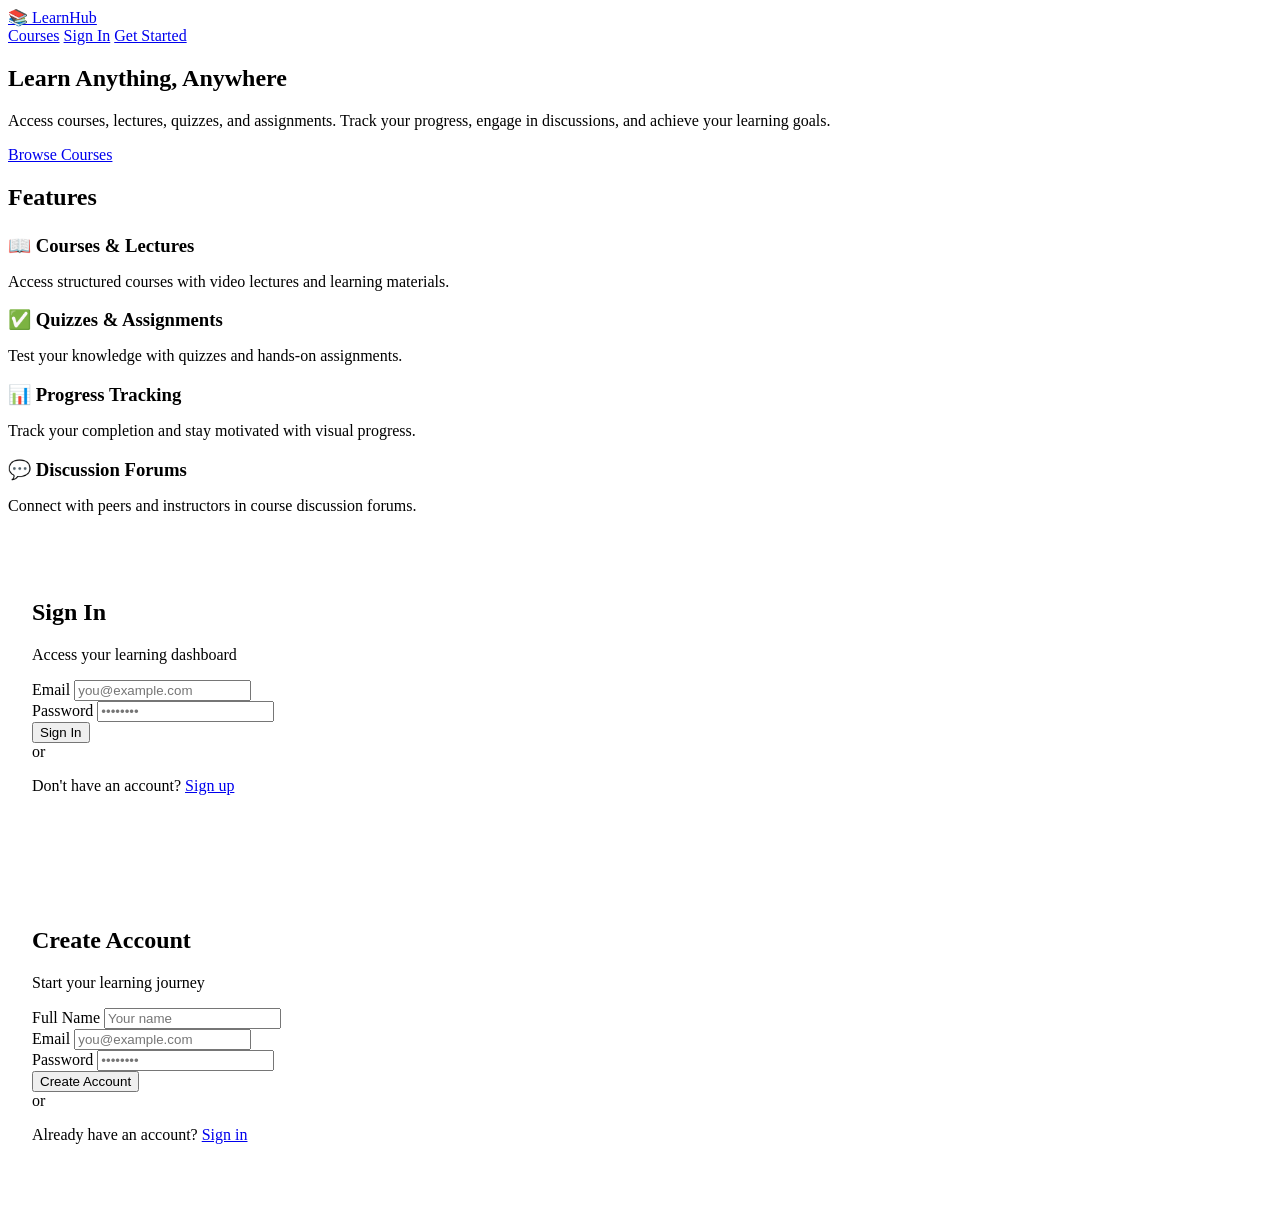
==== index.html @ 5c3bb172 "Add files via upload" ====
<!DOCTYPE html>
<html lang="en">
<head>
  <meta charset="UTF-8">
  <meta name="viewport" content="width=device-width, initial-scale=1.0">
  <title>LearnHub - Online Learning Platform</title>
  <link href="https://fonts.googleapis.com/css2?family=Inter:wght@400;500;600;700&display=swap" rel="stylesheet">
  <link rel="stylesheet" href="css/styles.css">
</head>
<body>
  <nav class="navbar">
    <div class="navbar-inner">
      <a href="index.html" class="nav-brand">📚 LearnHub</a>
      <div class="nav-links" id="navLinks">
        <a href="courses.html">Courses</a>
        <a href="index.html#login" id="loginLink">Sign In</a>
        <a href="index.html#signup" class="btn btn-primary btn-sm" id="signupLink">Get Started</a>
      </div>
    </div>
  </nav>

  <main>
    <section class="hero">
      <div class="container">
        <h1>Learn Anything, Anywhere</h1>
        <p>Access courses, lectures, quizzes, and assignments. Track your progress, engage in discussions, and achieve your learning goals.</p>
        <a href="courses.html" class="btn btn-primary">Browse Courses</a>
      </div>
    </section>

    <section class="container" style="padding-top: 0;">
      <h2 class="section-title text-center">Features</h2>
      <div class="card-grid" style="margin-top: 24px;">
        <div class="card">
          <h3 style="margin-bottom: 8px;">📖 Courses & Lectures</h3>
          <p class="text-muted">Access structured courses with video lectures and learning materials.</p>
        </div>
        <div class="card">
          <h3 style="margin-bottom: 8px;">✅ Quizzes & Assignments</h3>
          <p class="text-muted">Test your knowledge with quizzes and hands-on assignments.</p>
        </div>
        <div class="card">
          <h3 style="margin-bottom: 8px;">📊 Progress Tracking</h3>
          <p class="text-muted">Track your completion and stay motivated with visual progress.</p>
        </div>
        <div class="card">
          <h3 style="margin-bottom: 8px;">💬 Discussion Forums</h3>
          <p class="text-muted">Connect with peers and instructors in course discussion forums.</p>
        </div>
      </div>
    </section>

    <section class="container auth-page" id="login" style="padding: 48px 24px;">
      <div class="auth-card">
        <h1>Sign In</h1>
        <p>Access your learning dashboard</p>
        <form id="loginForm">
          <div class="form-group">
            <label>Email</label>
            <input type="email" id="loginEmail" placeholder="you@example.com" required>
          </div>
          <div class="form-group">
            <label>Password</label>
            <input type="password" id="loginPassword" placeholder="••••••••" required>
          </div>
          <button type="submit" class="btn btn-primary">Sign In</button>
        </form>
        <div class="divider"><span>or</span></div>
        <p class="text-center text-muted">Don't have an account? <a href="#signup" id="goSignup">Sign up</a></p>
      </div>
    </section>

    <section class="container auth-page" id="signup" style="padding: 48px 24px;">
      <div class="auth-card">
        <h1>Create Account</h1>
        <p>Start your learning journey</p>
        <form id="signupForm">
          <div class="form-group">
            <label>Full Name</label>
            <input type="text" id="signupName" placeholder="Your name" required>
          </div>
          <div class="form-group">
            <label>Email</label>
            <input type="email" id="signupEmail" placeholder="you@example.com" required>
          </div>
          <div class="form-group">
            <label>Password</label>
            <input type="password" id="signupPassword" placeholder="••••••••" required minlength="6">
          </div>
          <button type="submit" class="btn btn-primary">Create Account</button>
        </form>
        <div class="divider"><span>or</span></div>
        <p class="text-center text-muted">Already have an account? <a href="#login" id="goLogin">Sign in</a></p>
      </div>
    </section>
  </main>

  <script src="js/data.js"></script>
  <script>
    const user = getCurrentUser();
    if (user) {
      window.location.href = 'dashboard.html';
    }

    document.getElementById('loginForm').addEventListener('submit', (e) => {
      e.preventDefault();
      const users = getUsers();
      const email = document.getElementById('loginEmail').value;
      const password = document.getElementById('loginPassword').value;
      const u = users.find(x => x.email === email && x.password === password);
      if (u) {
        setCurrentUser({ ...u, password: undefined });
        window.location.href = 'dashboard.html';
      } else {
        alert('Invalid email or password.');
      }
    });

    document.getElementById('signupForm').addEventListener('submit', (e) => {
      e.preventDefault();
      const users = getUsers();
      const email = document.getElementById('signupEmail').value;
      if (users.some(u => u.email === email)) {
        alert('Email already registered.');
        return;
      }
      const user = {
        id: Date.now().toString(),
        name: document.getElementById('signupName').value,
        email,
        password: document.getElementById('signupPassword').value,
      };
      saveUser(user);
      setCurrentUser({ ...user, password: undefined });
      window.location.href = 'dashboard.html';
    });
  </script>
</body>
</html>
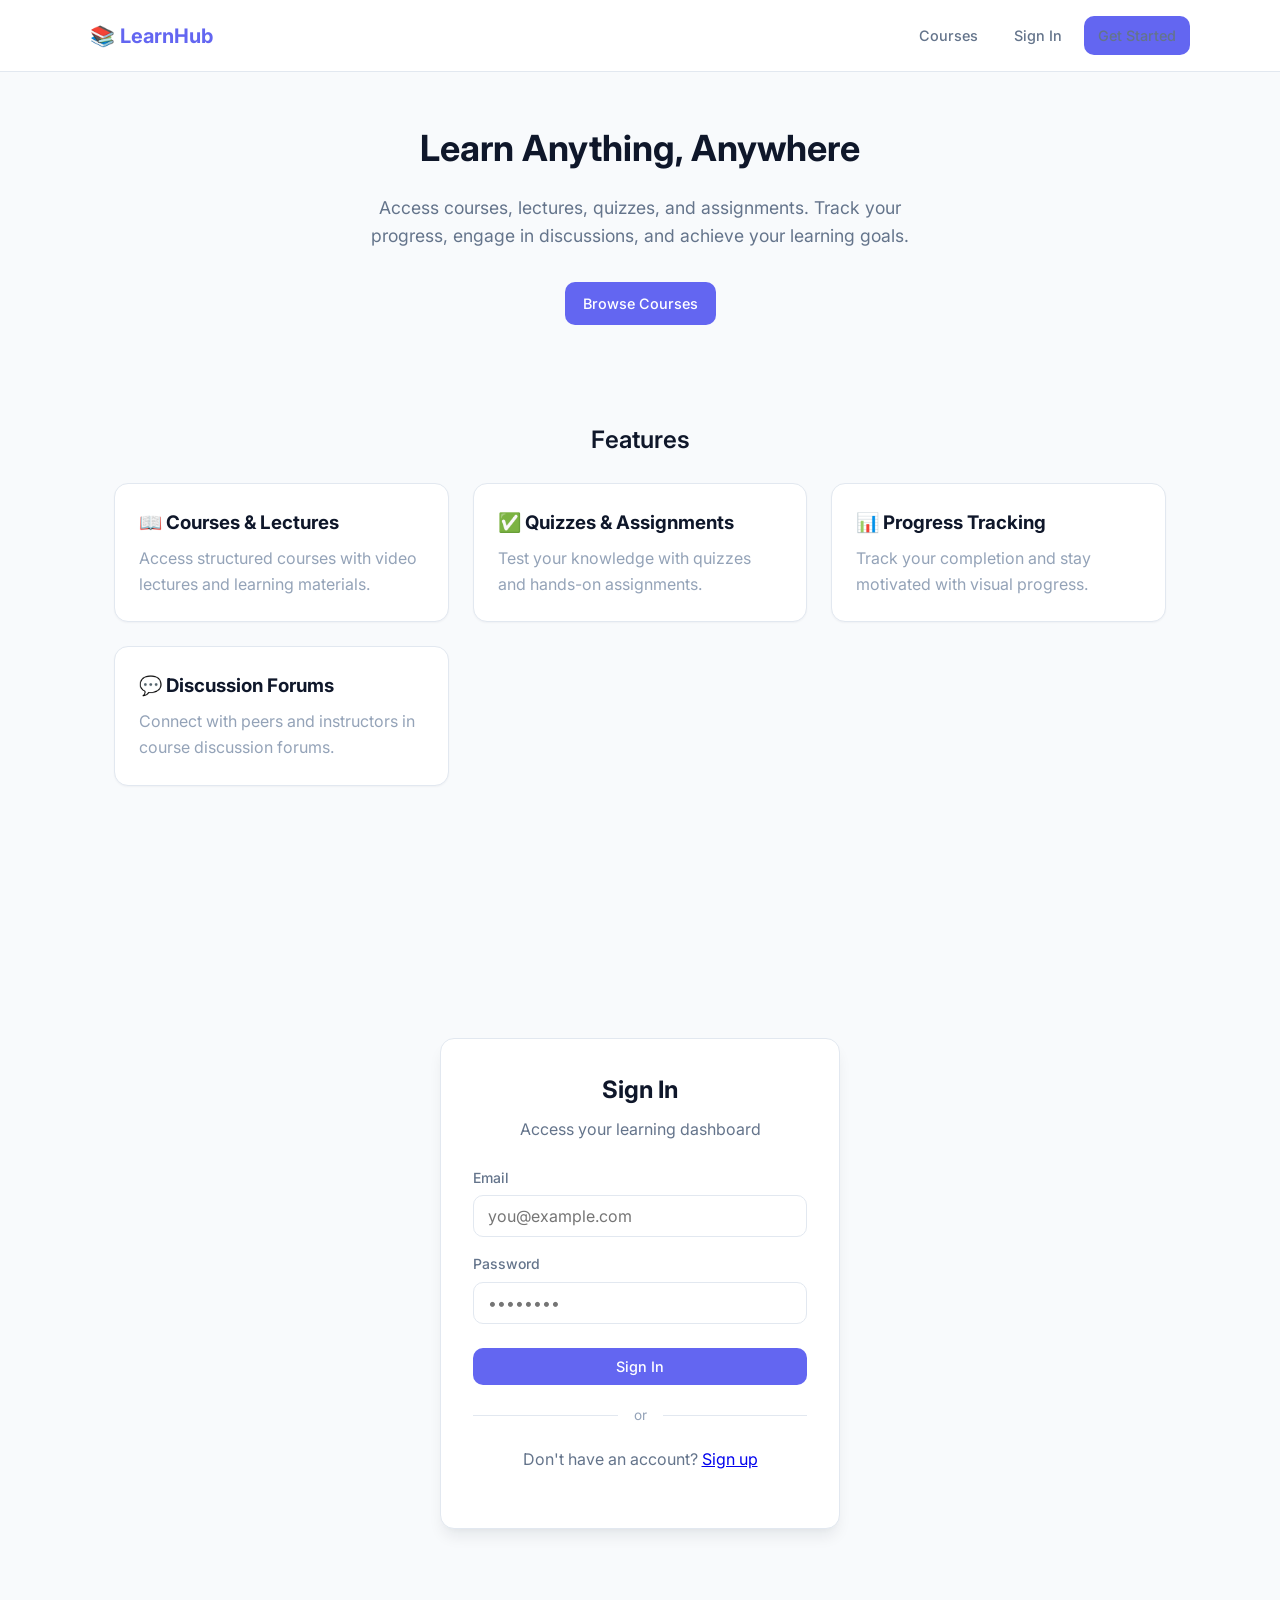
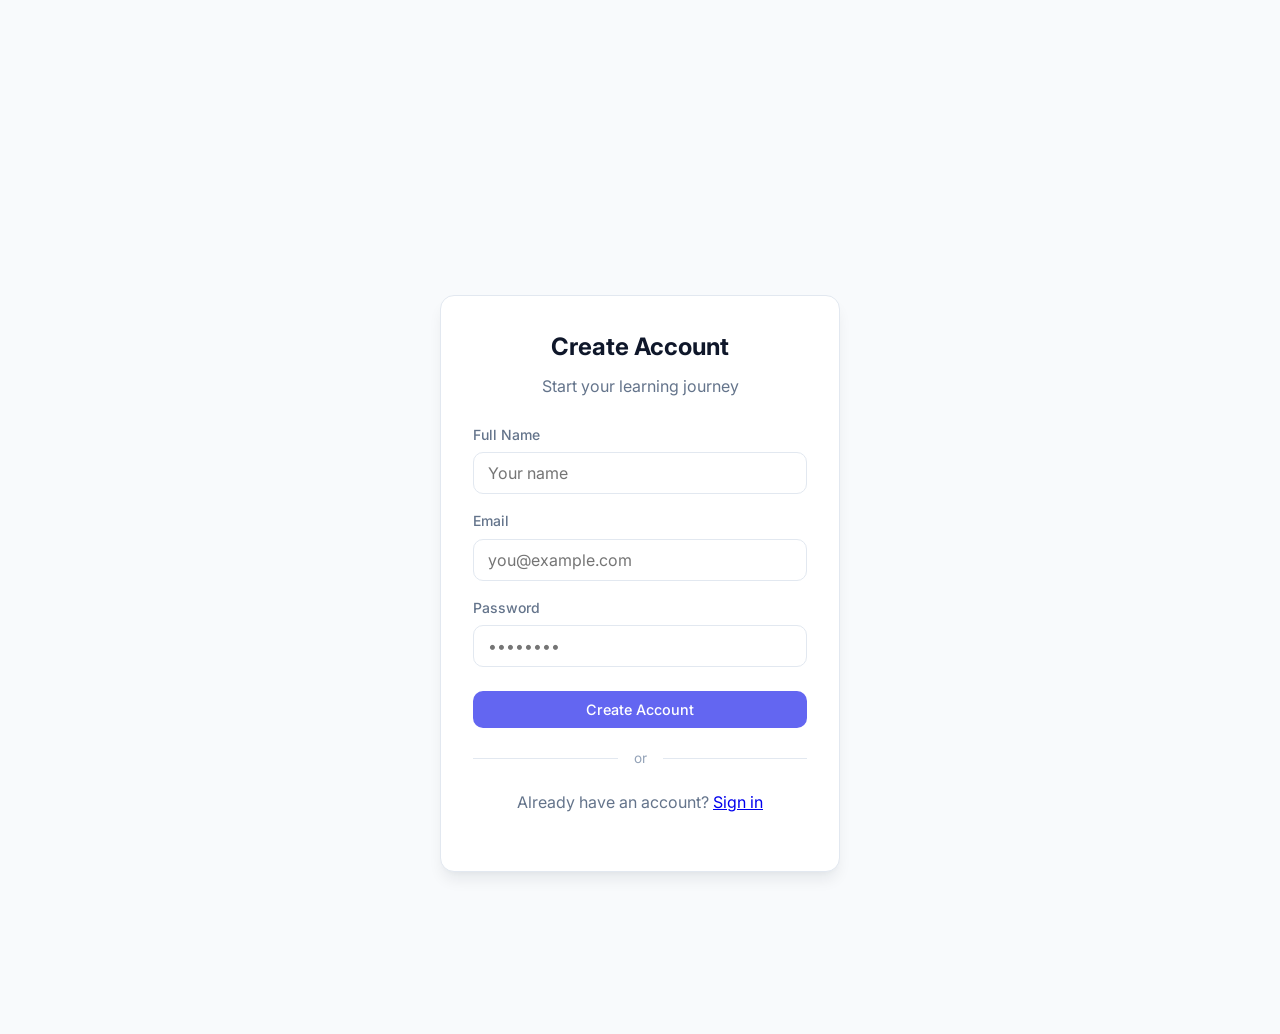
==== commit c337766a: "Update asset paths in landing page for direct local file references." ====
--- a/index.html
+++ b/index.html
@@ -5,7 +5,7 @@
   <meta name="viewport" content="width=device-width, initial-scale=1.0">
   <title>LearnHub - Online Learning Platform</title>
   <link href="https://fonts.googleapis.com/css2?family=Inter:wght@400;500;600;700&display=swap" rel="stylesheet">
-  <link rel="stylesheet" href="css/styles.css">
+  <link rel="stylesheet" href="styles.css">
 </head>
 <body>
   <nav class="navbar">
@@ -95,7 +95,7 @@
     </section>
   </main>
 
-  <script src="js/data.js"></script>
+  <script src="data.js"></script>
   <script>
     const user = getCurrentUser();
     if (user) {
--- a/styles.css
+++ b/styles.css
@@ -0,0 +1,374 @@
+:root {
+  --bg-page: #f8fafc;
+  --bg-card: #ffffff;
+  --bg-input: #f1f5f9;
+  --border: #e2e8f0;
+  --primary: #6366f1;
+  --primary-hover: #4f46e5;
+  --primary-light: #e0e7ff;
+  --accent: #0ea5e9;
+  --success: #059669;
+  --success-bg: #d1fae5;
+  --text-primary: #0f172a;
+  --text-secondary: #64748b;
+  --text-muted: #94a3b8;
+  --shadow-sm: 0 1px 2px rgba(15, 23, 42, 0.04);
+  --shadow-md: 0 4px 6px -1px rgba(15, 23, 42, 0.08), 0 2px 4px -2px rgba(15, 23, 42, 0.04);
+  --shadow-lg: 0 10px 15px -3px rgba(15, 23, 42, 0.08), 0 4px 6px -4px rgba(15, 23, 42, 0.04);
+  --radius: 10px;
+  --radius-lg: 14px;
+  --font-sans: 'Inter', system-ui, sans-serif;
+}
+
+* { margin: 0; padding: 0; box-sizing: border-box; }
+
+body {
+  font-family: var(--font-sans);
+  background: var(--bg-page);
+  color: var(--text-primary);
+  min-height: 100vh;
+  line-height: 1.6;
+  -webkit-font-smoothing: antialiased;
+}
+
+.container {
+  max-width: 1100px;
+  margin: 0 auto;
+  padding: 0 24px 48px;
+}
+
+/* Header / Nav */
+.navbar {
+  background: var(--bg-card);
+  border-bottom: 1px solid var(--border);
+  padding: 16px 24px;
+  position: sticky;
+  top: 0;
+  z-index: 100;
+}
+
+.navbar-inner {
+  max-width: 1100px;
+  margin: 0 auto;
+  display: flex;
+  justify-content: space-between;
+  align-items: center;
+  flex-wrap: wrap;
+  gap: 16px;
+}
+
+.nav-brand {
+  display: flex;
+  align-items: center;
+  gap: 10px;
+  font-weight: 700;
+  font-size: 1.25rem;
+  color: var(--primary);
+  text-decoration: none;
+}
+
+.nav-links {
+  display: flex;
+  gap: 8px;
+  align-items: center;
+}
+
+.nav-links a {
+  padding: 8px 14px;
+  color: var(--text-secondary);
+  text-decoration: none;
+  font-size: 0.9rem;
+  font-weight: 500;
+  border-radius: var(--radius);
+  transition: all 0.15s;
+}
+
+.nav-links a:hover { color: var(--primary); background: var(--primary-light); }
+
+.btn {
+  display: inline-flex;
+  align-items: center;
+  gap: 8px;
+  padding: 10px 18px;
+  border-radius: var(--radius);
+  font-family: inherit;
+  font-size: 0.9rem;
+  font-weight: 500;
+  cursor: pointer;
+  border: none;
+  text-decoration: none;
+  transition: all 0.15s;
+}
+
+.btn-primary { background: var(--primary); color: white; }
+
+.btn-primary:hover { background: var(--primary-hover); }
+
+.btn-secondary {
+  background: var(--bg-input);
+  color: var(--text-primary);
+  border: 1px solid var(--border);
+}
+
+.btn-secondary:hover { background: var(--border); }
+
+.btn-sm { padding: 6px 12px; font-size: 0.85rem; }
+
+/* Hero / Landing */
+.hero {
+  padding: 48px 0;
+  text-align: center;
+}
+
+.hero h1 {
+  font-size: 2.25rem;
+  font-weight: 700;
+  margin-bottom: 16px;
+  color: var(--text-primary);
+}
+
+.hero p {
+  font-size: 1.1rem;
+  color: var(--text-secondary);
+  max-width: 560px;
+  margin: 0 auto 32px;
+}
+
+/* Cards */
+.card {
+  background: var(--bg-card);
+  border: 1px solid var(--border);
+  border-radius: var(--radius-lg);
+  padding: 24px;
+  box-shadow: var(--shadow-sm);
+  transition: box-shadow 0.2s;
+}
+
+.card:hover { box-shadow: var(--shadow-md); }
+
+.card-grid {
+  display: grid;
+  grid-template-columns: repeat(auto-fill, minmax(300px, 1fr));
+  gap: 24px;
+}
+
+.course-card {
+  background: var(--bg-card);
+  border: 1px solid var(--border);
+  border-radius: var(--radius-lg);
+  overflow: hidden;
+  transition: all 0.2s;
+}
+
+.course-card:hover { box-shadow: var(--shadow-md); transform: translateY(-2px); }
+
+.course-card-img {
+  height: 160px;
+  background: linear-gradient(135deg, var(--primary) 0%, var(--accent) 100%);
+  display: flex;
+  align-items: center;
+  justify-content: center;
+  font-size: 3rem;
+  color: rgba(255,255,255,0.9);
+}
+
+.course-card-body { padding: 20px; }
+
+.course-card h3 { font-size: 1.1rem; margin-bottom: 8px; }
+
+.course-card .meta { font-size: 0.85rem; color: var(--text-muted); margin-bottom: 12px; }
+
+.course-card .progress-bar {
+  height: 6px;
+  background: var(--bg-input);
+  border-radius: 3px;
+  overflow: hidden;
+  margin-bottom: 12px;
+}
+
+.course-card .progress-fill {
+  height: 100%;
+  background: var(--primary);
+  border-radius: 3px;
+  transition: width 0.3s;
+}
+
+/* Forms */
+.form-group { margin-bottom: 16px; }
+
+.form-group label {
+  display: block;
+  font-size: 0.875rem;
+  font-weight: 500;
+  color: var(--text-secondary);
+  margin-bottom: 6px;
+}
+
+.form-group input, .form-group textarea, .form-group select {
+  width: 100%;
+  padding: 10px 14px;
+  border: 1px solid var(--border);
+  border-radius: var(--radius);
+  font-size: 1rem;
+  font-family: inherit;
+}
+
+.form-group input:focus, .form-group textarea:focus {
+  outline: none;
+  border-color: var(--primary);
+  box-shadow: 0 0 0 3px rgba(99, 102, 241, 0.2);
+}
+
+/* Sections */
+.section-title { font-size: 1.5rem; font-weight: 600; margin-bottom: 20px; }
+
+.page-header { margin-bottom: 32px; }
+
+.page-header h1 { font-size: 1.75rem; margin-bottom: 8px; }
+
+.page-header p { color: var(--text-secondary); }
+
+/* Tabs */
+.tabs {
+  display: flex;
+  gap: 4px;
+  border-bottom: 1px solid var(--border);
+  margin-bottom: 24px;
+  flex-wrap: wrap;
+}
+
+.tab {
+  padding: 12px 20px;
+  border: none;
+  background: none;
+  color: var(--text-secondary);
+  font-size: 0.95rem;
+  font-weight: 500;
+  cursor: pointer;
+  border-bottom: 2px solid transparent;
+  margin-bottom: -1px;
+  transition: all 0.15s;
+}
+
+.tab:hover { color: var(--text-primary); }
+
+.tab.active { color: var(--primary); border-bottom-color: var(--primary); }
+
+/* Forum */
+.forum-post {
+  padding: 16px;
+  border: 1px solid var(--border);
+  border-radius: var(--radius);
+  margin-bottom: 12px;
+  background: var(--bg-card);
+}
+
+.forum-post-header {
+  display: flex;
+  justify-content: space-between;
+  align-items: center;
+  margin-bottom: 8px;
+}
+
+.forum-post-author { font-weight: 600; font-size: 0.9rem; }
+
+.forum-post-date { font-size: 0.8rem; color: var(--text-muted); }
+
+.forum-post-content { color: var(--text-secondary); font-size: 0.95rem; }
+
+/* Quiz */
+.quiz-option {
+  display: block;
+  width: 100%;
+  padding: 14px 16px;
+  margin-bottom: 10px;
+  border: 2px solid var(--border);
+  border-radius: var(--radius);
+  background: var(--bg-card);
+  cursor: pointer;
+  text-align: left;
+  font-size: 1rem;
+  transition: all 0.15s;
+}
+
+.quiz-option:hover { border-color: var(--primary); }
+
+.quiz-option.selected { border-color: var(--primary); background: var(--primary-light); }
+
+.quiz-option.correct { border-color: var(--success); background: var(--success-bg); }
+
+/* Progress */
+.progress-ring {
+  width: 80px;
+  height: 80px;
+  border-radius: 50%;
+  background: conic-gradient(var(--primary) var(--p, 0%), var(--bg-input) 0);
+  display: flex;
+  align-items: center;
+  justify-content: center;
+}
+
+.progress-ring-inner {
+  width: 64px;
+  height: 64px;
+  background: var(--bg-card);
+  border-radius: 50%;
+  display: flex;
+  align-items: center;
+  justify-content: center;
+  font-weight: 700;
+  font-size: 1.1rem;
+}
+
+/* Auth pages */
+.auth-page {
+  min-height: 100vh;
+  display: flex;
+  align-items: center;
+  justify-content: center;
+  padding: 24px;
+}
+
+.auth-card {
+  width: 100%;
+  max-width: 400px;
+  padding: 32px;
+  background: var(--bg-card);
+  border-radius: var(--radius-lg);
+  border: 1px solid var(--border);
+  box-shadow: var(--shadow-lg);
+}
+
+.auth-card h1 { font-size: 1.5rem; margin-bottom: 8px; text-align: center; }
+
+.auth-card > p { color: var(--text-secondary); text-align: center; margin-bottom: 24px; }
+
+.auth-card .btn { width: 100%; justify-content: center; margin-top: 8px; }
+
+.divider {
+  display: flex;
+  align-items: center;
+  gap: 16px;
+  margin: 20px 0;
+}
+
+.divider::before, .divider::after {
+  content: '';
+  flex: 1;
+  height: 1px;
+  background: var(--border);
+}
+
+.divider span { font-size: 0.85rem; color: var(--text-muted); }
+
+/* Utils */
+.mt-1 { margin-top: 8px; }
+.mt-2 { margin-top: 16px; }
+.mb-2 { margin-bottom: 16px; }
+.text-muted { color: var(--text-muted); }
+.text-center { text-align: center; }
+
+@media (max-width: 640px) {
+  .card-grid { grid-template-columns: 1fr; }
+  .navbar-inner { flex-direction: column; align-items: stretch; }
+}
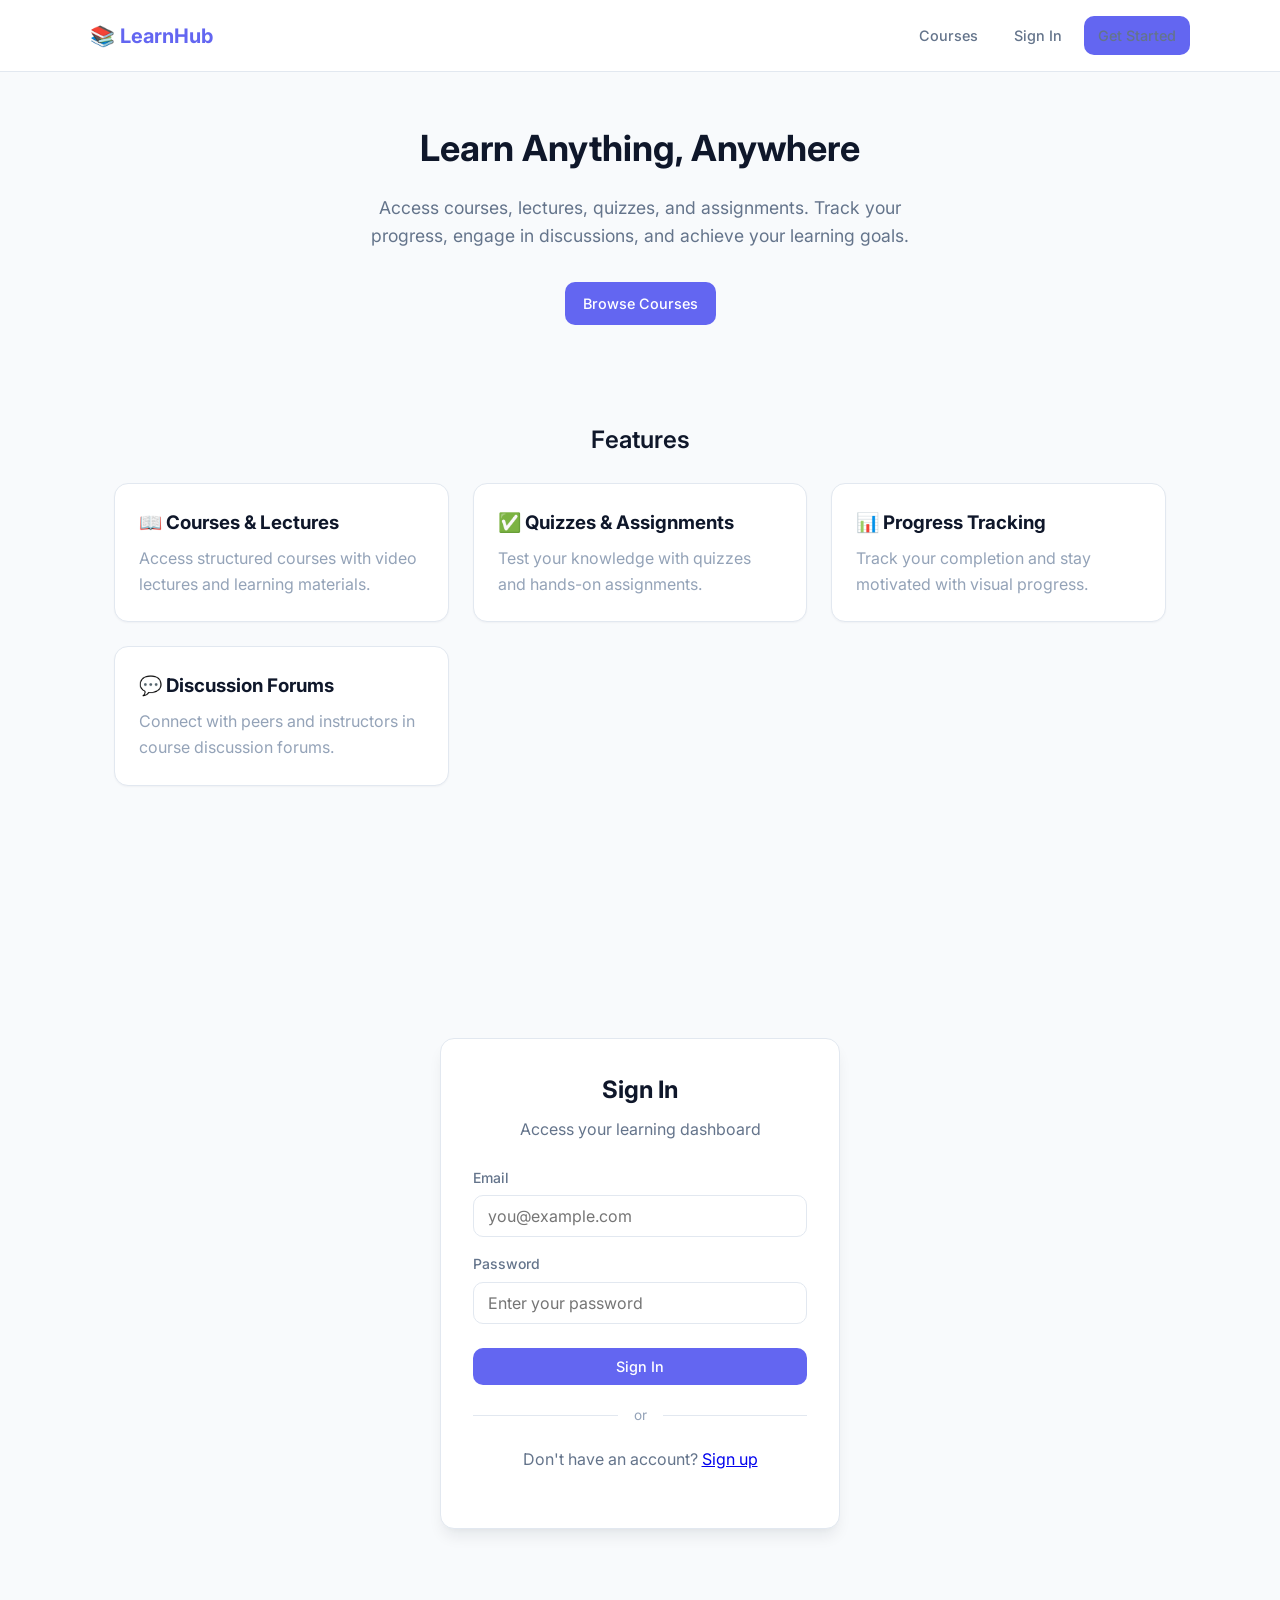
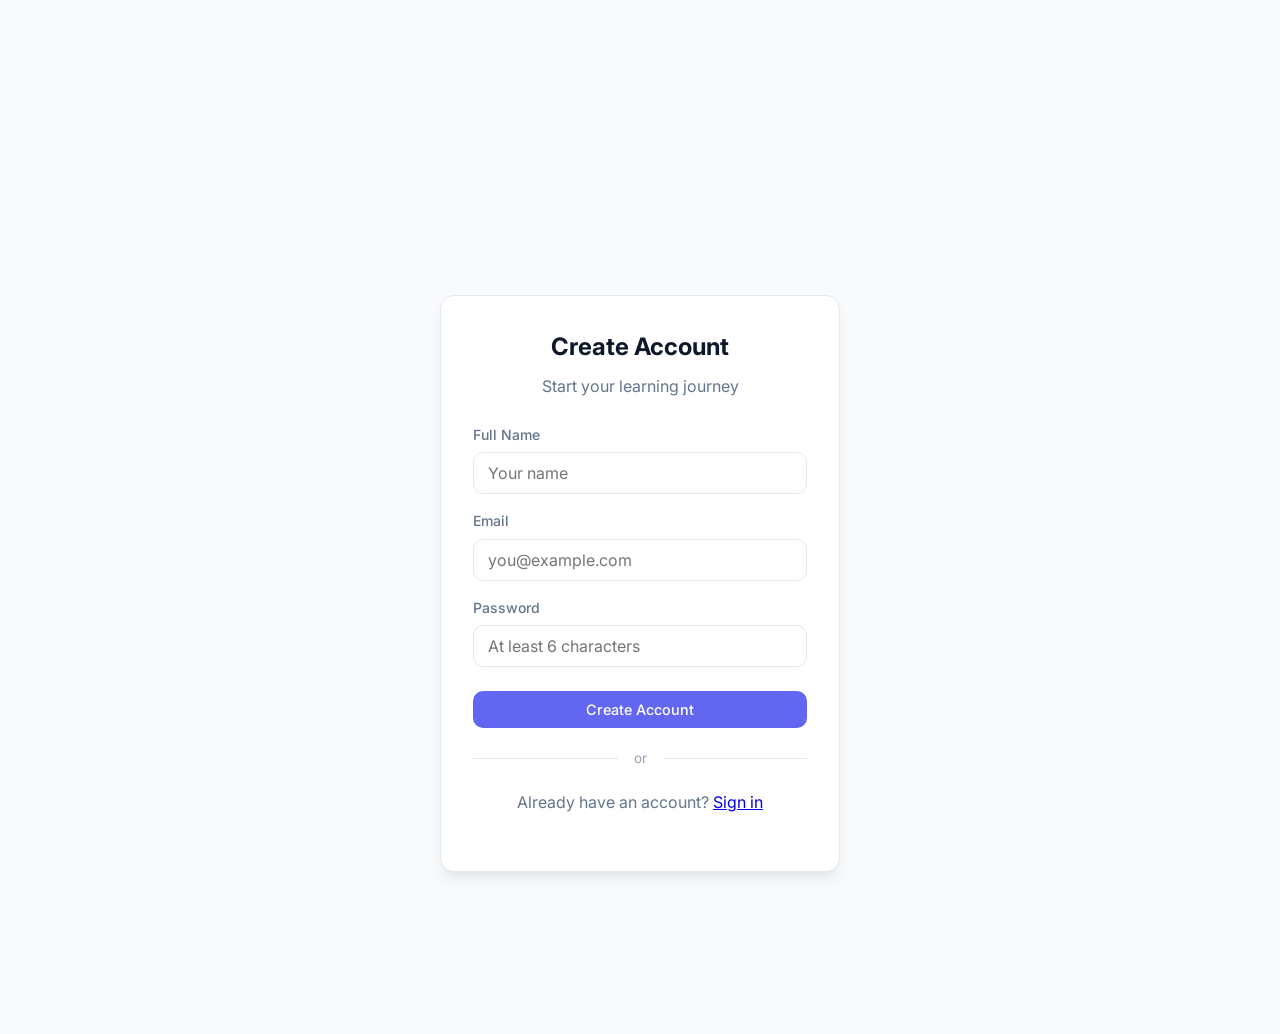
==== commit d3321067: "Update index.html" ====
--- a/index.html
+++ b/index.html
@@ -1,20 +1,32 @@
+
 <!DOCTYPE html>
 <html lang="en">
 <head>
   <meta charset="UTF-8">
   <meta name="viewport" content="width=device-width, initial-scale=1.0">
+
   <title>LearnHub - Online Learning Platform</title>
+  <meta name="description" content="LearnHub is an online learning platform for courses, lectures, quizzes, assignments, and progress tracking.">
+
+  <link rel="preconnect" href="https://fonts.googleapis.com">
+  <link rel="preconnect" href="https://fonts.gstatic.com" crossorigin>
   <link href="https://fonts.googleapis.com/css2?family=Inter:wght@400;500;600;700&display=swap" rel="stylesheet">
+
+  <!-- Corrected: styles.css is in the repository root -->
   <link rel="stylesheet" href="styles.css">
 </head>
+
 <body>
   <nav class="navbar">
     <div class="navbar-inner">
       <a href="index.html" class="nav-brand">📚 LearnHub</a>
+
       <div class="nav-links" id="navLinks">
         <a href="courses.html">Courses</a>
-        <a href="index.html#login" id="loginLink">Sign In</a>
-        <a href="index.html#signup" class="btn btn-primary btn-sm" id="signupLink">Get Started</a>
+        <a href="#login" id="loginLink">Sign In</a>
+        <a href="#signup" class="btn btn-primary btn-sm" id="signupLink">
+          Get Started
+        </a>
       </div>
     </div>
   </nav>
@@ -23,115 +35,214 @@
     <section class="hero">
       <div class="container">
         <h1>Learn Anything, Anywhere</h1>
-        <p>Access courses, lectures, quizzes, and assignments. Track your progress, engage in discussions, and achieve your learning goals.</p>
-        <a href="courses.html" class="btn btn-primary">Browse Courses</a>
+
+        <p>
+          Access courses, lectures, quizzes, and assignments.
+          Track your progress, engage in discussions, and achieve
+          your learning goals.
+        </p>
+
+        <a href="courses.html" class="btn btn-primary">
+          Browse Courses
+        </a>
       </div>
     </section>
 
     <section class="container" style="padding-top: 0;">
       <h2 class="section-title text-center">Features</h2>
+
       <div class="card-grid" style="margin-top: 24px;">
         <div class="card">
-          <h3 style="margin-bottom: 8px;">📖 Courses & Lectures</h3>
-          <p class="text-muted">Access structured courses with video lectures and learning materials.</p>
-        </div>
-        <div class="card">
-          <h3 style="margin-bottom: 8px;">✅ Quizzes & Assignments</h3>
-          <p class="text-muted">Test your knowledge with quizzes and hands-on assignments.</p>
-        </div>
+          <h3 style="margin-bottom: 8px;">📖 Courses &amp; Lectures</h3>
+          <p class="text-muted">
+            Access structured courses with video lectures and learning materials.
+          </p>
+        </div>
+
+        <div class="card">
+          <h3 style="margin-bottom: 8px;">✅ Quizzes &amp; Assignments</h3>
+          <p class="text-muted">
+            Test your knowledge with quizzes and hands-on assignments.
+          </p>
+        </div>
+
         <div class="card">
           <h3 style="margin-bottom: 8px;">📊 Progress Tracking</h3>
-          <p class="text-muted">Track your completion and stay motivated with visual progress.</p>
-        </div>
+          <p class="text-muted">
+            Track your completion and stay motivated with visual progress.
+          </p>
+        </div>
+
         <div class="card">
           <h3 style="margin-bottom: 8px;">💬 Discussion Forums</h3>
-          <p class="text-muted">Connect with peers and instructors in course discussion forums.</p>
-        </div>
-      </div>
-    </section>
-
+          <p class="text-muted">
+            Connect with peers and instructors in course discussion forums.
+          </p>
+        </div>
+      </div>
+    </section>
+
+    <!-- Sign In -->
     <section class="container auth-page" id="login" style="padding: 48px 24px;">
       <div class="auth-card">
         <h1>Sign In</h1>
         <p>Access your learning dashboard</p>
+
         <form id="loginForm">
           <div class="form-group">
-            <label>Email</label>
-            <input type="email" id="loginEmail" placeholder="you@example.com" required>
-          </div>
-          <div class="form-group">
-            <label>Password</label>
-            <input type="password" id="loginPassword" placeholder="••••••••" required>
-          </div>
-          <button type="submit" class="btn btn-primary">Sign In</button>
+            <label for="loginEmail">Email</label>
+            <input
+              type="email"
+              id="loginEmail"
+              placeholder="you@example.com"
+              autocomplete="email"
+              required
+            >
+          </div>
+
+          <div class="form-group">
+            <label for="loginPassword">Password</label>
+            <input
+              type="password"
+              id="loginPassword"
+              placeholder="Enter your password"
+              autocomplete="current-password"
+              required
+            >
+          </div>
+
+          <button type="submit" class="btn btn-primary">
+            Sign In
+          </button>
         </form>
+
         <div class="divider"><span>or</span></div>
-        <p class="text-center text-muted">Don't have an account? <a href="#signup" id="goSignup">Sign up</a></p>
-      </div>
-    </section>
-
+
+        <p class="text-center text-muted">
+          Don't have an account?
+          <a href="#signup" id="goSignup">Sign up</a>
+        </p>
+      </div>
+    </section>
+
+    <!-- Create Account -->
     <section class="container auth-page" id="signup" style="padding: 48px 24px;">
       <div class="auth-card">
         <h1>Create Account</h1>
         <p>Start your learning journey</p>
+
         <form id="signupForm">
           <div class="form-group">
-            <label>Full Name</label>
-            <input type="text" id="signupName" placeholder="Your name" required>
-          </div>
-          <div class="form-group">
-            <label>Email</label>
-            <input type="email" id="signupEmail" placeholder="you@example.com" required>
-          </div>
-          <div class="form-group">
-            <label>Password</label>
-            <input type="password" id="signupPassword" placeholder="••••••••" required minlength="6">
-          </div>
-          <button type="submit" class="btn btn-primary">Create Account</button>
+            <label for="signupName">Full Name</label>
+            <input
+              type="text"
+              id="signupName"
+              placeholder="Your name"
+              autocomplete="name"
+              required
+            >
+          </div>
+
+          <div class="form-group">
+            <label for="signupEmail">Email</label>
+            <input
+              type="email"
+              id="signupEmail"
+              placeholder="you@example.com"
+              autocomplete="email"
+              required
+            >
+          </div>
+
+          <div class="form-group">
+            <label for="signupPassword">Password</label>
+            <input
+              type="password"
+              id="signupPassword"
+              placeholder="At least 6 characters"
+              autocomplete="new-password"
+              minlength="6"
+              required
+            >
+          </div>
+
+          <button type="submit" class="btn btn-primary">
+            Create Account
+          </button>
         </form>
+
         <div class="divider"><span>or</span></div>
-        <p class="text-center text-muted">Already have an account? <a href="#login" id="goLogin">Sign in</a></p>
+
+        <p class="text-center text-muted">
+          Already have an account?
+          <a href="#login" id="goLogin">Sign in</a>
+        </p>
       </div>
     </section>
   </main>
 
+  <!-- Corrected: data.js is in the repository root -->
   <script src="data.js"></script>
+
   <script>
-    const user = getCurrentUser();
-    if (user) {
+    // Check whether a user is already signed in.
+    const currentUser = getCurrentUser();
+
+    if (currentUser) {
       window.location.href = 'dashboard.html';
     }
 
-    document.getElementById('loginForm').addEventListener('submit', (e) => {
-      e.preventDefault();
+    // Sign In
+    document.getElementById('loginForm').addEventListener('submit', function (event) {
+      event.preventDefault();
+
       const users = getUsers();
-      const email = document.getElementById('loginEmail').value;
+      const email = document.getElementById('loginEmail').value.trim();
       const password = document.getElementById('loginPassword').value;
-      const u = users.find(x => x.email === email && x.password === password);
-      if (u) {
-        setCurrentUser({ ...u, password: undefined });
+
+      const matchedUser = users.find(function (user) {
+        return user.email === email && user.password === password;
+      });
+
+      if (matchedUser) {
+        const { password: savedPassword, ...safeUser } = matchedUser;
+        setCurrentUser(safeUser);
         window.location.href = 'dashboard.html';
       } else {
         alert('Invalid email or password.');
       }
     });
 
-    document.getElementById('signupForm').addEventListener('submit', (e) => {
-      e.preventDefault();
+    // Create Account
+    document.getElementById('signupForm').addEventListener('submit', function (event) {
+      event.preventDefault();
+
       const users = getUsers();
-      const email = document.getElementById('signupEmail').value;
-      if (users.some(u => u.email === email)) {
-        alert('Email already registered.');
+      const name = document.getElementById('signupName').value.trim();
+      const email = document.getElementById('signupEmail').value.trim();
+      const password = document.getElementById('signupPassword').value;
+
+      const emailExists = users.some(function (user) {
+        return user.email.toLowerCase() === email.toLowerCase();
+      });
+
+      if (emailExists) {
+        alert('This email is already registered. Please sign in.');
         return;
       }
-      const user = {
+
+      const newUser = {
         id: Date.now().toString(),
-        name: document.getElementById('signupName').value,
-        email,
-        password: document.getElementById('signupPassword').value,
+        name: name,
+        email: email,
+        password: password
       };
-      saveUser(user);
-      setCurrentUser({ ...user, password: undefined });
+
+      saveUser(newUser);
+
+      const { password: savedPassword, ...safeUser } = newUser;
+      setCurrentUser(safeUser);
+
       window.location.href = 'dashboard.html';
     });
   </script>
